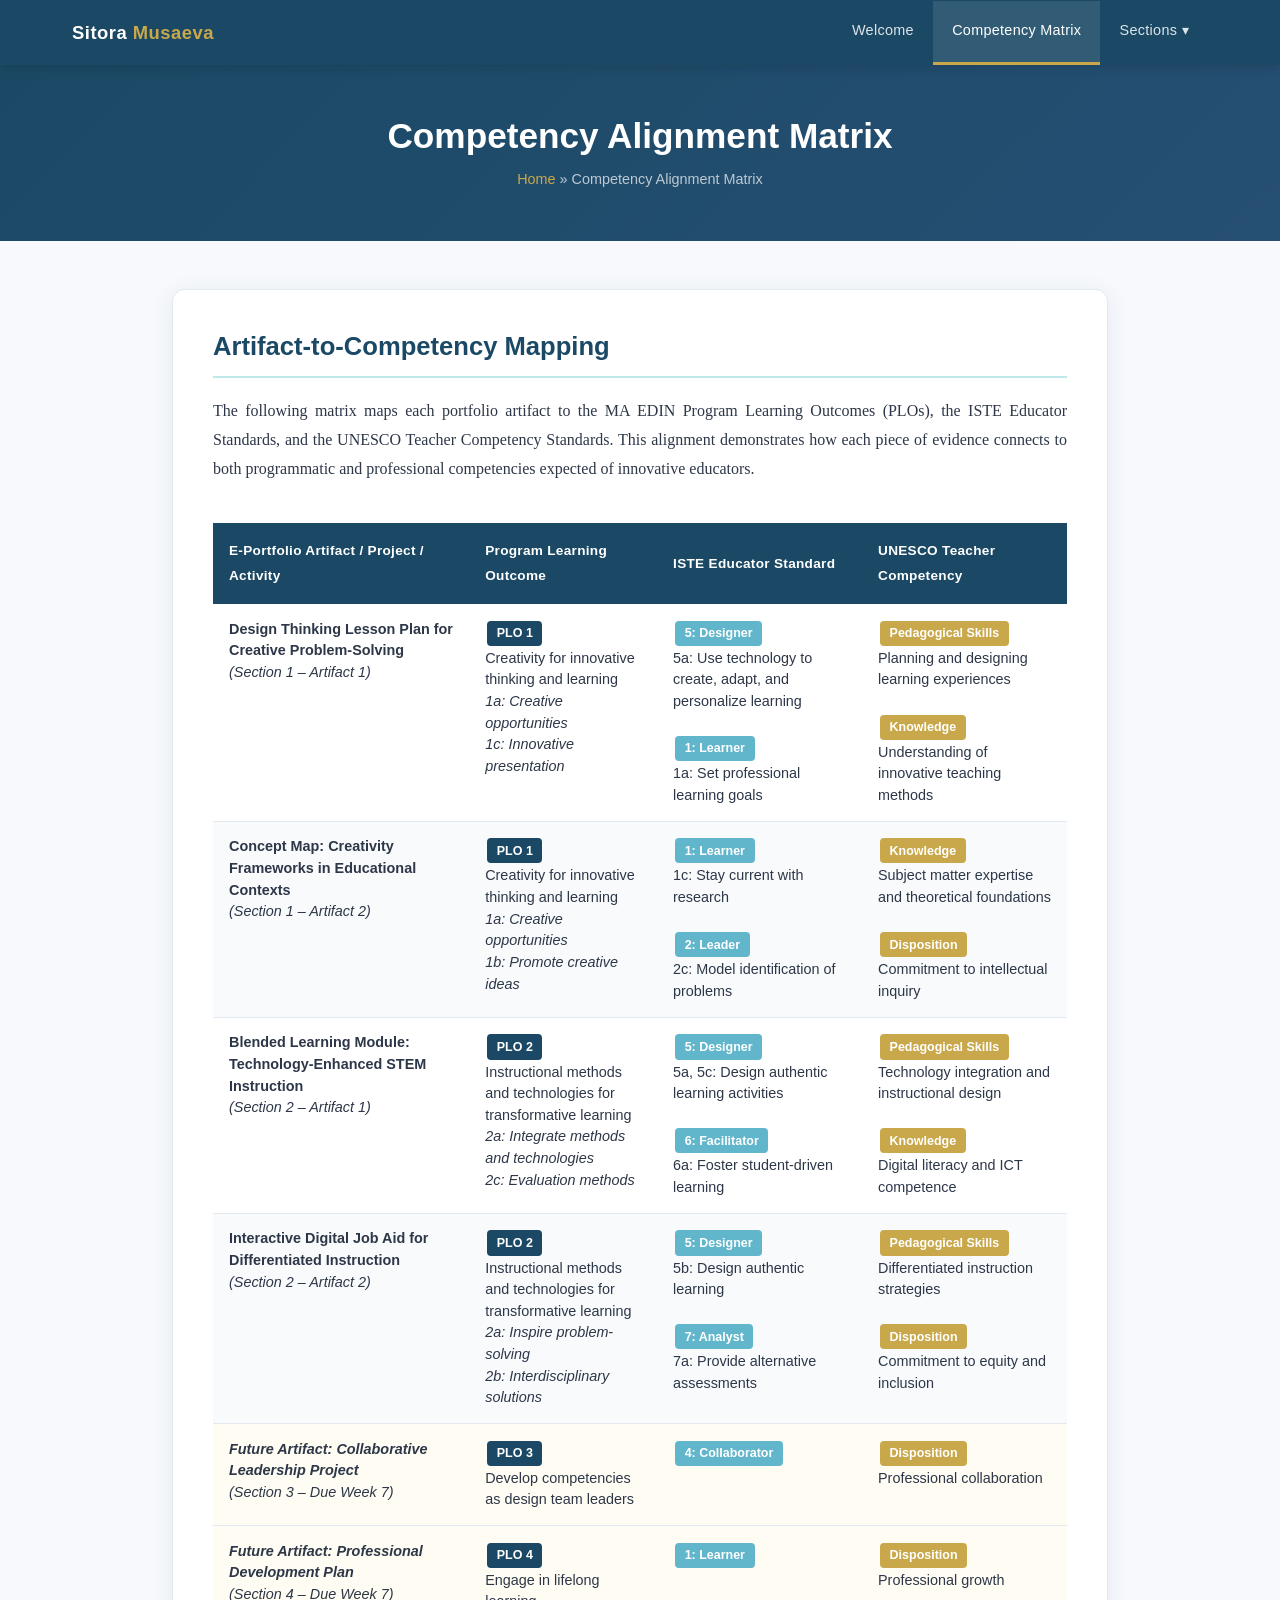
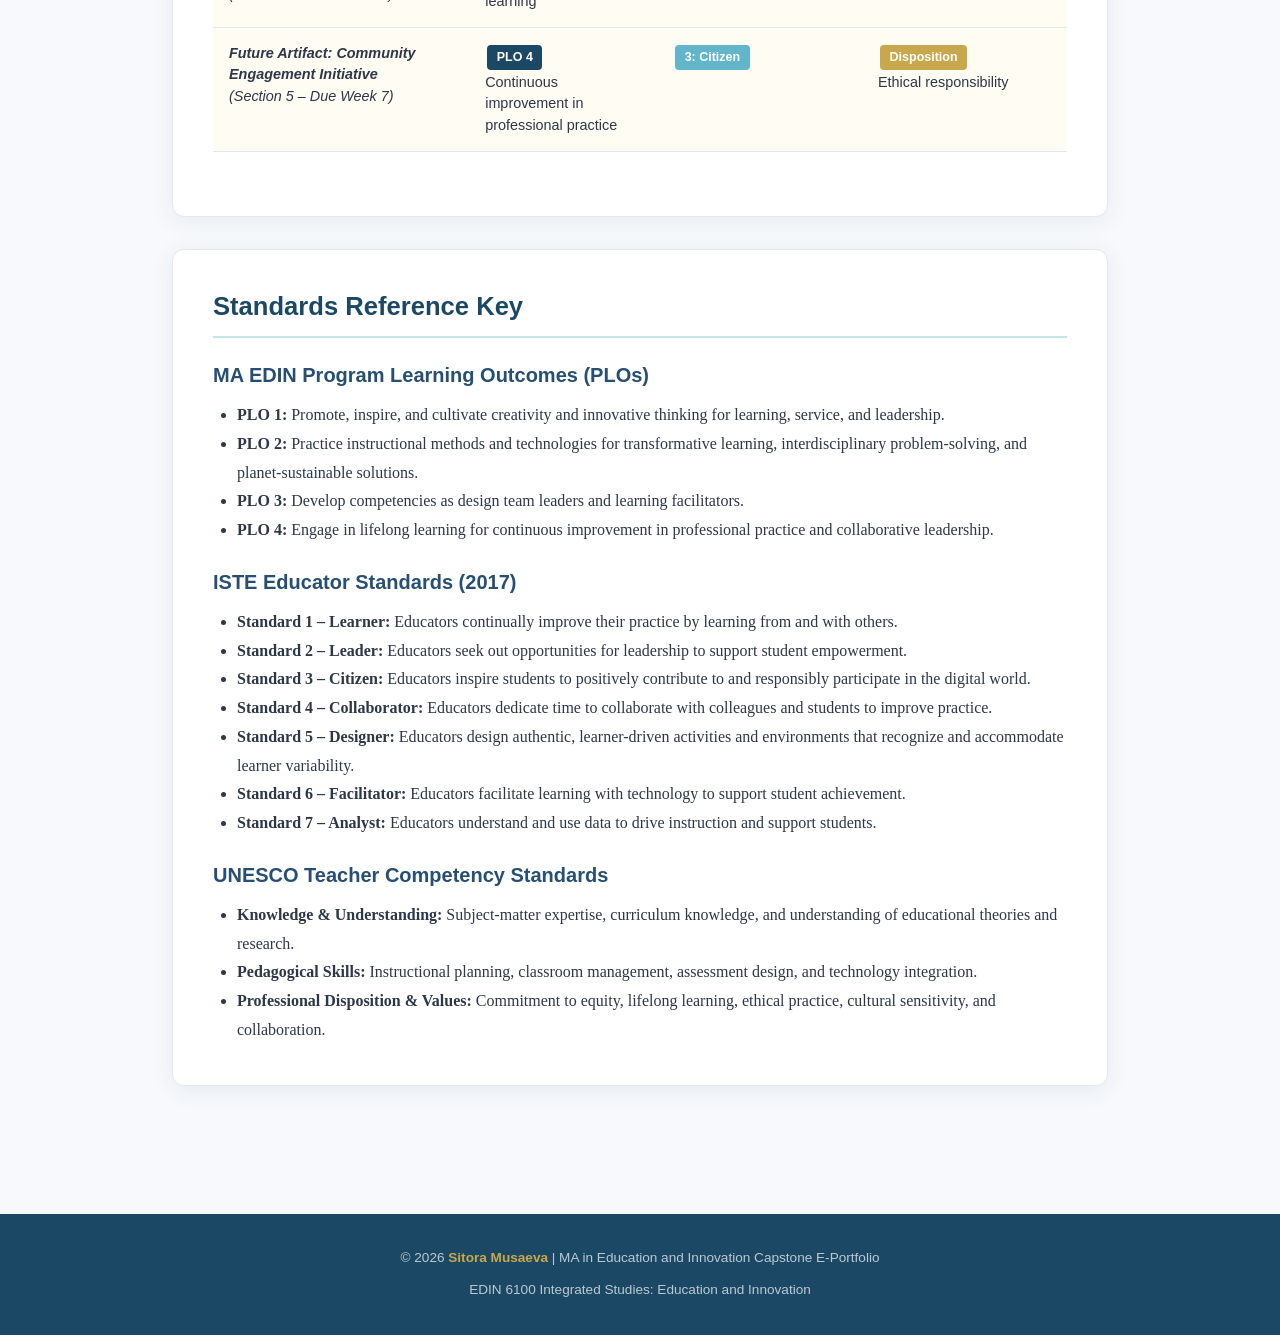
==== matrix.html @ d30345ec "Initial e-Portfolio: MA EDIN Capstone - full navigation, content, and stub pages" ====
<!DOCTYPE html>
<html lang="en">
<head>
  <meta charset="UTF-8">
  <meta name="viewport" content="width=device-width, initial-scale=1.0">
  <title>Competency Alignment Matrix | Sitora Musaeva</title>
  <link rel="stylesheet" href="css/style.css">
</head>
<body>

  <!-- Navigation -->
  <nav class="navbar">
    <div class="nav-container">
      <div class="nav-brand">Sitora <span>Musaeva</span></div>
      <button class="nav-toggle" onclick="document.querySelector('.nav-links').classList.toggle('open')">&#9776;</button>
      <ul class="nav-links">
        <li><a href="index.html">Welcome</a></li>
        <li><a href="matrix.html" class="active">Competency Matrix</a></li>
        <li class="dropdown">
          <a href="#">Sections &#9662;</a>
          <div class="dropdown-menu">
            <a href="section1-artifact1.html">Section 1: Creativity &amp; Innovation</a>
            <a href="section2-artifact1.html">Section 2: Instructional Methods &amp; Tech</a>
            <a href="section3.html">Section 3: Design Team Leadership</a>
            <a href="section4.html">Section 4: Lifelong Learning</a>
            <a href="section5.html">Section 5: Professional Practice</a>
          </div>
        </li>
      </ul>
    </div>
  </nav>

  <!-- Page Header -->
  <div class="page-header">
    <h1>Competency Alignment Matrix</h1>
    <p class="breadcrumb"><a href="index.html">Home</a> &raquo; Competency Alignment Matrix</p>
  </div>

  <!-- Main Content -->
  <main class="container">

    <div class="content-card">
      <h2>Artifact-to-Competency Mapping</h2>
      <p>The following matrix maps each portfolio artifact to the MA EDIN Program Learning Outcomes (PLOs), the ISTE Educator Standards, and the UNESCO Teacher Competency Standards. This alignment demonstrates how each piece of evidence connects to both programmatic and professional competencies expected of innovative educators.</p>

      <div style="overflow-x: auto;">
        <table class="matrix-table">
          <thead>
            <tr>
              <th style="width: 30%;">E-Portfolio Artifact / Project / Activity</th>
              <th style="width: 22%;">Program Learning Outcome</th>
              <th style="width: 24%;">ISTE Educator Standard</th>
              <th style="width: 24%;">UNESCO Teacher Competency</th>
            </tr>
          </thead>
          <tbody>
            <!-- Section 1 Artifacts -->
            <tr>
              <td><strong>Design Thinking Lesson Plan for Creative Problem-Solving</strong><br><em>(Section 1 &ndash; Artifact 1)</em></td>
              <td>
                <span class="plo-tag">PLO 1</span><br>
                Creativity for innovative thinking and learning<br>
                <em>1a: Creative opportunities</em><br>
                <em>1c: Innovative presentation</em>
              </td>
              <td>
                <span class="iste-tag">5: Designer</span><br>
                5a: Use technology to create, adapt, and personalize learning<br><br>
                <span class="iste-tag">1: Learner</span><br>
                1a: Set professional learning goals
              </td>
              <td>
                <span class="un-tag">Pedagogical Skills</span><br>
                Planning and designing learning experiences<br><br>
                <span class="un-tag">Knowledge</span><br>
                Understanding of innovative teaching methods
              </td>
            </tr>
            <tr>
              <td><strong>Concept Map: Creativity Frameworks in Educational Contexts</strong><br><em>(Section 1 &ndash; Artifact 2)</em></td>
              <td>
                <span class="plo-tag">PLO 1</span><br>
                Creativity for innovative thinking and learning<br>
                <em>1a: Creative opportunities</em><br>
                <em>1b: Promote creative ideas</em>
              </td>
              <td>
                <span class="iste-tag">1: Learner</span><br>
                1c: Stay current with research<br><br>
                <span class="iste-tag">2: Leader</span><br>
                2c: Model identification of problems
              </td>
              <td>
                <span class="un-tag">Knowledge</span><br>
                Subject matter expertise and theoretical foundations<br><br>
                <span class="un-tag">Disposition</span><br>
                Commitment to intellectual inquiry
              </td>
            </tr>
            <!-- Section 2 Artifacts -->
            <tr>
              <td><strong>Blended Learning Module: Technology-Enhanced STEM Instruction</strong><br><em>(Section 2 &ndash; Artifact 1)</em></td>
              <td>
                <span class="plo-tag">PLO 2</span><br>
                Instructional methods and technologies for transformative learning<br>
                <em>2a: Integrate methods and technologies</em><br>
                <em>2c: Evaluation methods</em>
              </td>
              <td>
                <span class="iste-tag">5: Designer</span><br>
                5a, 5c: Design authentic learning activities<br><br>
                <span class="iste-tag">6: Facilitator</span><br>
                6a: Foster student-driven learning
              </td>
              <td>
                <span class="un-tag">Pedagogical Skills</span><br>
                Technology integration and instructional design<br><br>
                <span class="un-tag">Knowledge</span><br>
                Digital literacy and ICT competence
              </td>
            </tr>
            <tr>
              <td><strong>Interactive Digital Job Aid for Differentiated Instruction</strong><br><em>(Section 2 &ndash; Artifact 2)</em></td>
              <td>
                <span class="plo-tag">PLO 2</span><br>
                Instructional methods and technologies for transformative learning<br>
                <em>2a: Inspire problem-solving</em><br>
                <em>2b: Interdisciplinary solutions</em>
              </td>
              <td>
                <span class="iste-tag">5: Designer</span><br>
                5b: Design authentic learning<br><br>
                <span class="iste-tag">7: Analyst</span><br>
                7a: Provide alternative assessments
              </td>
              <td>
                <span class="un-tag">Pedagogical Skills</span><br>
                Differentiated instruction strategies<br><br>
                <span class="un-tag">Disposition</span><br>
                Commitment to equity and inclusion
              </td>
            </tr>
            <!-- Section 3 Placeholder -->
            <tr style="background: #fefcf3;">
              <td><strong><em>Future Artifact: Collaborative Leadership Project</em></strong><br><em>(Section 3 &ndash; Due Week 7)</em></td>
              <td>
                <span class="plo-tag">PLO 3</span><br>
                Develop competencies as design team leaders
              </td>
              <td>
                <span class="iste-tag">4: Collaborator</span>
              </td>
              <td>
                <span class="un-tag">Disposition</span><br>
                Professional collaboration
              </td>
            </tr>
            <!-- Section 4 Placeholder -->
            <tr style="background: #fefcf3;">
              <td><strong><em>Future Artifact: Professional Development Plan</em></strong><br><em>(Section 4 &ndash; Due Week 7)</em></td>
              <td>
                <span class="plo-tag">PLO 4</span><br>
                Engage in lifelong learning
              </td>
              <td>
                <span class="iste-tag">1: Learner</span>
              </td>
              <td>
                <span class="un-tag">Disposition</span><br>
                Professional growth
              </td>
            </tr>
            <!-- Section 5 Placeholder -->
            <tr style="background: #fefcf3;">
              <td><strong><em>Future Artifact: Community Engagement Initiative</em></strong><br><em>(Section 5 &ndash; Due Week 7)</em></td>
              <td>
                <span class="plo-tag">PLO 4</span><br>
                Continuous improvement in professional practice
              </td>
              <td>
                <span class="iste-tag">3: Citizen</span>
              </td>
              <td>
                <span class="un-tag">Disposition</span><br>
                Ethical responsibility
              </td>
            </tr>
          </tbody>
        </table>
      </div>
    </div>

    <!-- Standards Key -->
    <div class="content-card">
      <h2>Standards Reference Key</h2>
      <h3>MA EDIN Program Learning Outcomes (PLOs)</h3>
      <ul style="padding-left: 1.5rem; margin-bottom: 1.5rem;">
        <li><strong>PLO 1:</strong> Promote, inspire, and cultivate creativity and innovative thinking for learning, service, and leadership.</li>
        <li><strong>PLO 2:</strong> Practice instructional methods and technologies for transformative learning, interdisciplinary problem-solving, and planet-sustainable solutions.</li>
        <li><strong>PLO 3:</strong> Develop competencies as design team leaders and learning facilitators.</li>
        <li><strong>PLO 4:</strong> Engage in lifelong learning for continuous improvement in professional practice and collaborative leadership.</li>
      </ul>

      <h3>ISTE Educator Standards (2017)</h3>
      <ul style="padding-left: 1.5rem; margin-bottom: 1.5rem;">
        <li><strong>Standard 1 &ndash; Learner:</strong> Educators continually improve their practice by learning from and with others.</li>
        <li><strong>Standard 2 &ndash; Leader:</strong> Educators seek out opportunities for leadership to support student empowerment.</li>
        <li><strong>Standard 3 &ndash; Citizen:</strong> Educators inspire students to positively contribute to and responsibly participate in the digital world.</li>
        <li><strong>Standard 4 &ndash; Collaborator:</strong> Educators dedicate time to collaborate with colleagues and students to improve practice.</li>
        <li><strong>Standard 5 &ndash; Designer:</strong> Educators design authentic, learner-driven activities and environments that recognize and accommodate learner variability.</li>
        <li><strong>Standard 6 &ndash; Facilitator:</strong> Educators facilitate learning with technology to support student achievement.</li>
        <li><strong>Standard 7 &ndash; Analyst:</strong> Educators understand and use data to drive instruction and support students.</li>
      </ul>

      <h3>UNESCO Teacher Competency Standards</h3>
      <ul style="padding-left: 1.5rem;">
        <li><strong>Knowledge &amp; Understanding:</strong> Subject-matter expertise, curriculum knowledge, and understanding of educational theories and research.</li>
        <li><strong>Pedagogical Skills:</strong> Instructional planning, classroom management, assessment design, and technology integration.</li>
        <li><strong>Professional Disposition &amp; Values:</strong> Commitment to equity, lifelong learning, ethical practice, cultural sensitivity, and collaboration.</li>
      </ul>
    </div>

  </main>

  <!-- Footer -->
  <footer class="footer">
    <p>&copy; 2026 <strong>Sitora Musaeva</strong> | MA in Education and Innovation Capstone E-Portfolio</p>
    <p style="margin-top: 0.5rem;">EDIN 6100 Integrated Studies: Education and Innovation</p>
  </footer>

</body>
</html>
---- css/style.css ----
/* ============================================
   E-Portfolio | MA EDIN Capstone
   Sitora Musaeva
   ============================================ */

/* --- Reset & Base --- */
*, *::before, *::after { box-sizing: border-box; margin: 0; padding: 0; }

:root {
  --primary: #1B4965;
  --primary-light: #264f73;
  --secondary: #62B6CB;
  --accent: #BEE9E8;
  --gold: #C9A84C;
  --gold-light: #f5ecd3;
  --bg: #F7F9FC;
  --bg-white: #FFFFFF;
  --text: #2D3748;
  --text-light: #4A5568;
  --text-muted: #718096;
  --border: #E2E8F0;
  --shadow: 0 4px 24px rgba(27, 73, 101, 0.08);
  --shadow-lg: 0 8px 40px rgba(27, 73, 101, 0.12);
  --radius: 12px;
  --transition: 0.3s ease;
}

html { scroll-behavior: smooth; font-size: 16px; }

body {
  font-family: 'Georgia', 'Times New Roman', serif;
  color: var(--text);
  background: var(--bg);
  line-height: 1.8;
  -webkit-font-smoothing: antialiased;
}

h1, h2, h3, h4, h5, h6 {
  font-family: 'Segoe UI', 'Helvetica Neue', Arial, sans-serif;
  font-weight: 700;
  line-height: 1.3;
  color: var(--primary);
}

a { color: var(--secondary); text-decoration: none; transition: color var(--transition); }
a:hover { color: var(--primary); }

img { max-width: 100%; height: auto; display: block; }

/* --- Navigation --- */
.navbar {
  background: var(--primary);
  padding: 0;
  position: sticky;
  top: 0;
  z-index: 1000;
  box-shadow: 0 2px 12px rgba(0,0,0,0.15);
}

.nav-container {
  max-width: 1200px;
  margin: 0 auto;
  display: flex;
  align-items: center;
  justify-content: space-between;
  padding: 0 2rem;
}

.nav-brand {
  color: #fff;
  font-family: 'Segoe UI', sans-serif;
  font-size: 1.15rem;
  font-weight: 700;
  padding: 1rem 0;
  letter-spacing: 0.5px;
}

.nav-brand span { color: var(--gold); }

.nav-links {
  list-style: none;
  display: flex;
  gap: 0;
}

.nav-links li a {
  display: block;
  color: rgba(255,255,255,0.85);
  padding: 1.1rem 1.2rem;
  font-family: 'Segoe UI', sans-serif;
  font-size: 0.9rem;
  font-weight: 500;
  letter-spacing: 0.3px;
  transition: all var(--transition);
  border-bottom: 3px solid transparent;
}

.nav-links li a:hover,
.nav-links li a.active {
  color: #fff;
  background: rgba(255,255,255,0.1);
  border-bottom-color: var(--gold);
}

/* Dropdown */
.dropdown { position: relative; }
.dropdown-menu {
  display: none;
  position: absolute;
  top: 100%;
  left: 0;
  background: var(--primary);
  min-width: 260px;
  box-shadow: var(--shadow-lg);
  border-radius: 0 0 8px 8px;
  z-index: 100;
}
.dropdown:hover .dropdown-menu { display: block; }
.dropdown-menu a {
  display: block;
  padding: 0.75rem 1.2rem;
  color: rgba(255,255,255,0.85);
  font-size: 0.85rem;
  border-bottom: 1px solid rgba(255,255,255,0.08);
}
.dropdown-menu a:hover { background: rgba(255,255,255,0.1); color: #fff; }

/* Mobile menu */
.nav-toggle {
  display: none;
  background: none;
  border: none;
  color: #fff;
  font-size: 1.5rem;
  cursor: pointer;
  padding: 0.5rem;
}

/* --- Hero Section --- */
.hero {
  background: linear-gradient(135deg, var(--primary) 0%, var(--primary-light) 50%, var(--secondary) 100%);
  color: #fff;
  padding: 5rem 2rem;
  text-align: center;
  position: relative;
  overflow: hidden;
}

.hero::before {
  content: '';
  position: absolute;
  top: -50%;
  left: -50%;
  width: 200%;
  height: 200%;
  background: radial-gradient(circle at 30% 70%, rgba(255,255,255,0.05) 0%, transparent 50%);
}

.hero h1 {
  font-size: 2.8rem;
  color: #fff;
  margin-bottom: 1rem;
  position: relative;
}

.hero .subtitle {
  font-size: 1.2rem;
  opacity: 0.9;
  max-width: 700px;
  margin: 0 auto 2rem;
  font-style: italic;
}

.hero-photo {
  width: 180px;
  height: 180px;
  border-radius: 50%;
  border: 4px solid var(--gold);
  object-fit: cover;
  margin: 0 auto 2rem;
  box-shadow: 0 8px 32px rgba(0,0,0,0.3);
  background: rgba(255,255,255,0.15);
  display: flex;
  align-items: center;
  justify-content: center;
  font-size: 4rem;
}

/* --- Page Header --- */
.page-header {
  background: linear-gradient(135deg, var(--primary) 0%, var(--primary-light) 100%);
  color: #fff;
  padding: 3rem 2rem;
  text-align: center;
}

.page-header h1 {
  color: #fff;
  font-size: 2.2rem;
  margin-bottom: 0.5rem;
}

.page-header .breadcrumb {
  color: rgba(255,255,255,0.7);
  font-family: 'Segoe UI', sans-serif;
  font-size: 0.9rem;
}

.page-header .breadcrumb a { color: var(--gold); }

/* --- Main Content --- */
.container {
  max-width: 1000px;
  margin: 0 auto;
  padding: 3rem 2rem;
}

.content-card {
  background: var(--bg-white);
  border-radius: var(--radius);
  padding: 2.5rem;
  margin-bottom: 2rem;
  box-shadow: var(--shadow);
  border: 1px solid var(--border);
}

.content-card h2 {
  font-size: 1.6rem;
  margin-bottom: 1.2rem;
  padding-bottom: 0.8rem;
  border-bottom: 2px solid var(--accent);
}

.content-card h3 {
  font-size: 1.25rem;
  margin: 1.5rem 0 0.8rem;
  color: var(--primary-light);
}

.content-card p {
  margin-bottom: 1rem;
  text-align: justify;
}

/* --- Purpose Statement --- */
.purpose-box {
  background: linear-gradient(135deg, var(--gold-light), #fefcf3);
  border-left: 4px solid var(--gold);
  padding: 1.5rem 2rem;
  border-radius: 0 var(--radius) var(--radius) 0;
  margin: 1.5rem 0;
}

.purpose-box p {
  font-style: italic;
  color: var(--text);
  margin: 0;
}

/* --- Competency Matrix Table --- */
.matrix-table {
  width: 100%;
  border-collapse: collapse;
  margin: 1.5rem 0;
  font-family: 'Segoe UI', sans-serif;
  font-size: 0.9rem;
}

.matrix-table thead th {
  background: var(--primary);
  color: #fff;
  padding: 1rem;
  text-align: left;
  font-weight: 600;
  font-size: 0.85rem;
  letter-spacing: 0.3px;
}

.matrix-table tbody td {
  padding: 0.9rem 1rem;
  border-bottom: 1px solid var(--border);
  vertical-align: top;
  line-height: 1.5;
}

.matrix-table tbody tr:nth-child(even) { background: #f8fafc; }
.matrix-table tbody tr:hover { background: var(--accent); }

.matrix-table .plo-tag {
  display: inline-block;
  background: var(--primary);
  color: #fff;
  padding: 0.2rem 0.6rem;
  border-radius: 4px;
  font-size: 0.78rem;
  font-weight: 600;
  margin: 2px;
}

.matrix-table .iste-tag {
  display: inline-block;
  background: var(--secondary);
  color: #fff;
  padding: 0.2rem 0.6rem;
  border-radius: 4px;
  font-size: 0.78rem;
  font-weight: 600;
  margin: 2px;
}

.matrix-table .un-tag {
  display: inline-block;
  background: var(--gold);
  color: #fff;
  padding: 0.2rem 0.6rem;
  border-radius: 4px;
  font-size: 0.78rem;
  font-weight: 600;
  margin: 2px;
}

/* --- Artifact Display --- */
.artifact-embed {
  background: #f0f4f8;
  border: 2px dashed var(--border);
  border-radius: var(--radius);
  padding: 3rem 2rem;
  text-align: center;
  margin: 1.5rem 0;
  min-height: 300px;
  display: flex;
  flex-direction: column;
  align-items: center;
  justify-content: center;
}

.artifact-embed .icon {
  font-size: 3rem;
  margin-bottom: 1rem;
  opacity: 0.5;
}

.artifact-embed p {
  color: var(--text-muted);
  font-family: 'Segoe UI', sans-serif;
  font-size: 0.95rem;
  text-align: center;
}

.artifact-embed.has-content {
  border-style: solid;
  border-color: var(--accent);
  background: #fff;
  padding: 1.5rem;
}

.artifact-embed iframe {
  width: 100%;
  min-height: 500px;
  border: none;
  border-radius: 8px;
}

/* --- Reflection Sections --- */
.reflection-section {
  margin: 2rem 0;
}

.reflection-label {
  display: inline-block;
  font-family: 'Segoe UI', sans-serif;
  font-weight: 700;
  font-size: 1rem;
  color: #fff;
  padding: 0.4rem 1.2rem;
  border-radius: 20px;
  margin-bottom: 1rem;
}

.reflection-label.what { background: var(--primary); }
.reflection-label.so-what { background: var(--secondary); }
.reflection-label.now-what { background: var(--gold); }

/* --- Reference List --- */
.references {
  background: #f8fafc;
  border-radius: var(--radius);
  padding: 2rem;
  margin-top: 2rem;
}

.references h3 {
  font-size: 1.15rem;
  margin-bottom: 1rem;
  color: var(--primary);
}

.references p {
  font-size: 0.9rem;
  line-height: 1.7;
  margin-bottom: 0.6rem;
  padding-left: 2rem;
  text-indent: -2rem;
  text-align: left;
}

/* --- Stub Pages --- */
.stub-content {
  text-align: center;
  padding: 4rem 2rem;
}

.stub-content .stub-icon {
  font-size: 4rem;
  margin-bottom: 1.5rem;
  opacity: 0.4;
}

.stub-content h2 {
  border: none;
  margin-bottom: 1rem;
}

.stub-content p {
  color: var(--text-muted);
  max-width: 500px;
  margin: 0 auto 1rem;
  text-align: center;
}

.stub-badge {
  display: inline-block;
  background: var(--accent);
  color: var(--primary);
  padding: 0.5rem 1.5rem;
  border-radius: 20px;
  font-family: 'Segoe UI', sans-serif;
  font-weight: 600;
  font-size: 0.85rem;
  margin-top: 1rem;
}

/* --- Section Navigation --- */
.section-nav {
  display: flex;
  gap: 1rem;
  margin: 2rem 0;
  flex-wrap: wrap;
}

.section-nav a {
  flex: 1;
  min-width: 200px;
  background: var(--bg-white);
  border: 2px solid var(--border);
  border-radius: var(--radius);
  padding: 1.2rem;
  text-align: center;
  font-family: 'Segoe UI', sans-serif;
  font-weight: 600;
  font-size: 0.9rem;
  color: var(--primary);
  transition: all var(--transition);
}

.section-nav a:hover {
  border-color: var(--secondary);
  background: var(--accent);
  transform: translateY(-2px);
  box-shadow: var(--shadow);
}

.section-nav a.active {
  border-color: var(--primary);
  background: var(--primary);
  color: #fff;
}

/* --- Footer --- */
.footer {
  background: var(--primary);
  color: rgba(255,255,255,0.7);
  text-align: center;
  padding: 2rem;
  font-family: 'Segoe UI', sans-serif;
  font-size: 0.85rem;
  margin-top: 3rem;
}

.footer strong { color: var(--gold); }

/* --- Welcome Grid --- */
.welcome-grid {
  display: grid;
  grid-template-columns: repeat(auto-fit, minmax(280px, 1fr));
  gap: 1.5rem;
  margin: 2rem 0;
}

.welcome-card {
  background: var(--bg-white);
  border-radius: var(--radius);
  padding: 2rem;
  box-shadow: var(--shadow);
  border: 1px solid var(--border);
  text-align: center;
  transition: transform var(--transition), box-shadow var(--transition);
}

.welcome-card:hover {
  transform: translateY(-4px);
  box-shadow: var(--shadow-lg);
}

.welcome-card .card-icon {
  font-size: 2.5rem;
  margin-bottom: 1rem;
}

.welcome-card h3 {
  font-size: 1.05rem;
  margin-bottom: 0.5rem;
}

.welcome-card p {
  font-size: 0.9rem;
  color: var(--text-muted);
  text-align: center;
}

/* --- Responsive --- */
@media (max-width: 768px) {
  .nav-links { display: none; }
  .nav-toggle { display: block; }
  .nav-links.open {
    display: flex;
    flex-direction: column;
    position: absolute;
    top: 100%;
    left: 0;
    right: 0;
    background: var(--primary);
    box-shadow: var(--shadow-lg);
  }
  .dropdown-menu {
    position: static;
    box-shadow: none;
    background: rgba(0,0,0,0.1);
  }
  .dropdown:hover .dropdown-menu { display: none; }
  .dropdown.open .dropdown-menu { display: block; }
  .hero h1 { font-size: 2rem; }
  .hero { padding: 3rem 1.5rem; }
  .container { padding: 2rem 1rem; }
  .content-card { padding: 1.5rem; }
  .matrix-table { font-size: 0.8rem; }
  .matrix-table thead th,
  .matrix-table tbody td { padding: 0.6rem; }
}

@media (max-width: 480px) {
  .hero h1 { font-size: 1.6rem; }
  .page-header h1 { font-size: 1.6rem; }
  .section-nav { flex-direction: column; }
}

/* --- Print Styles --- */
@media print {
  .navbar, .nav-toggle { display: none; }
  .hero { padding: 2rem; }
  .content-card { box-shadow: none; border: 1px solid #ccc; break-inside: avoid; }
  body { font-size: 11pt; }
}
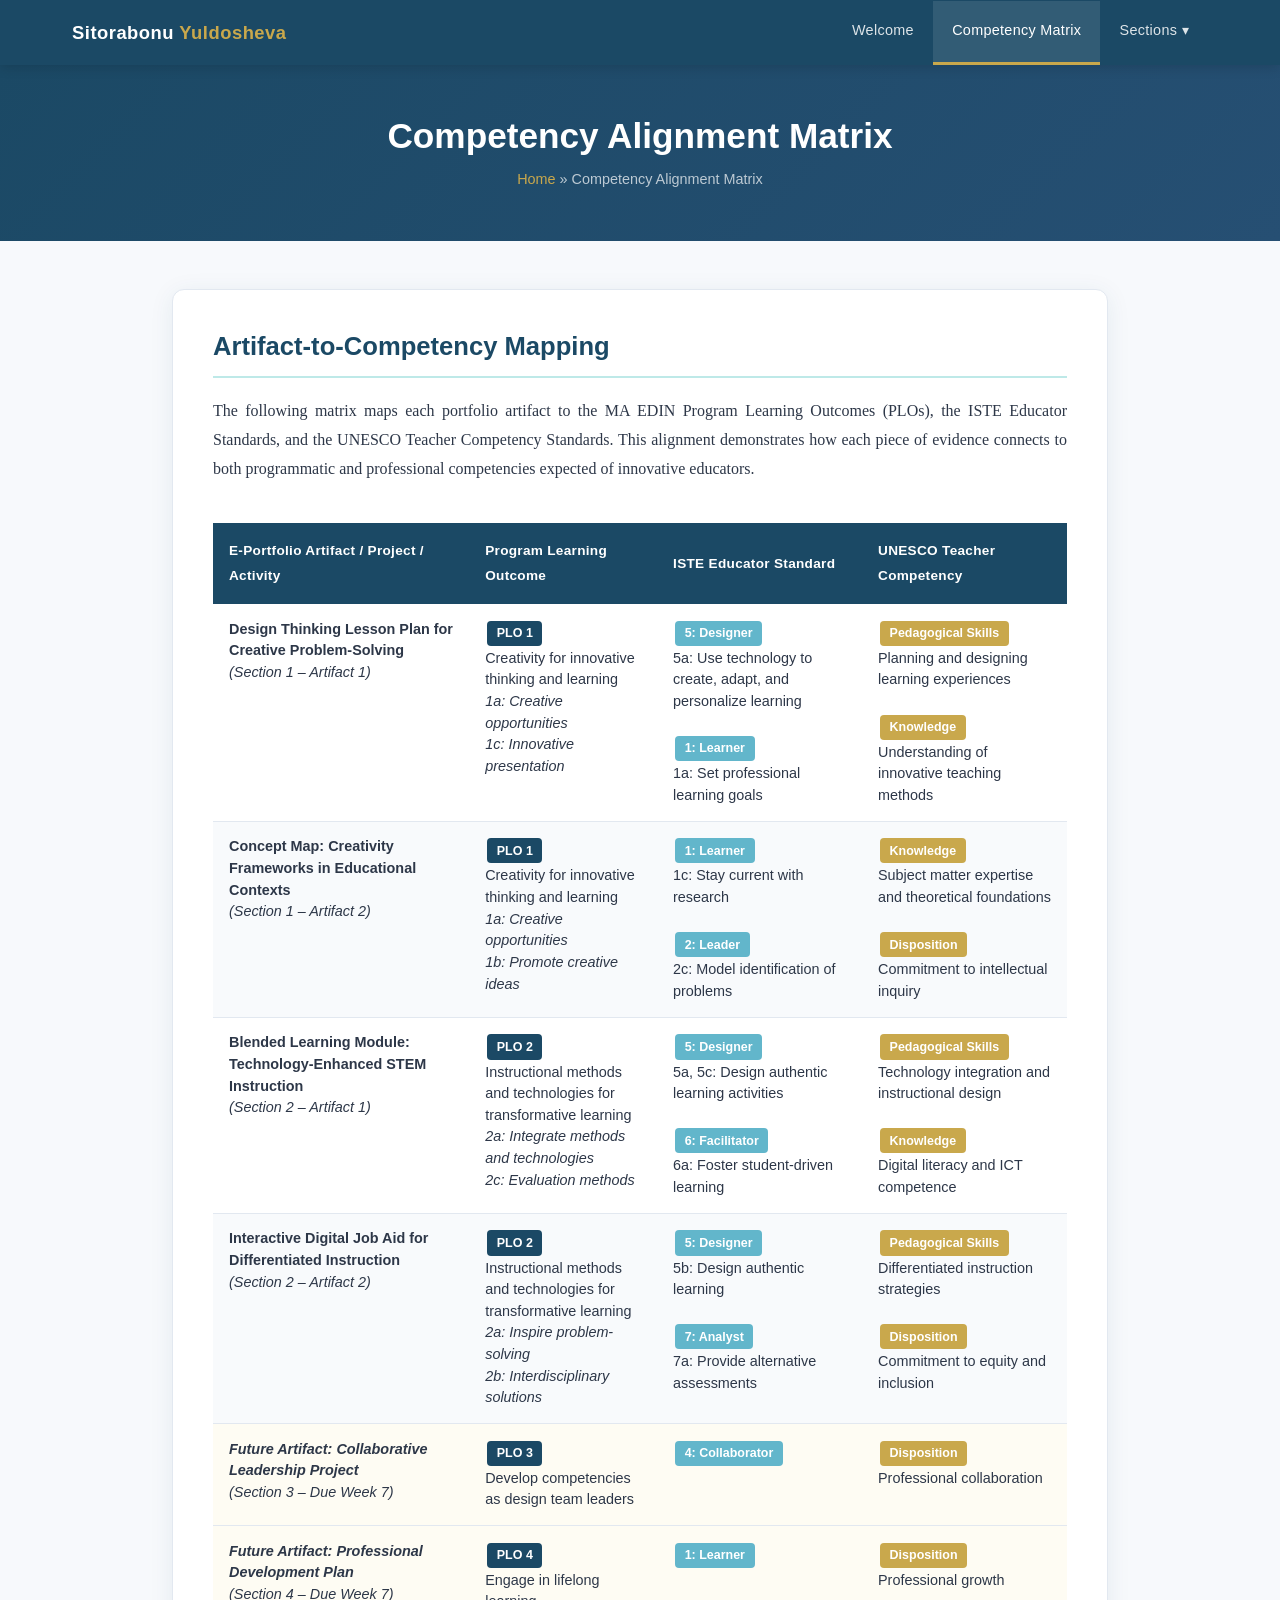
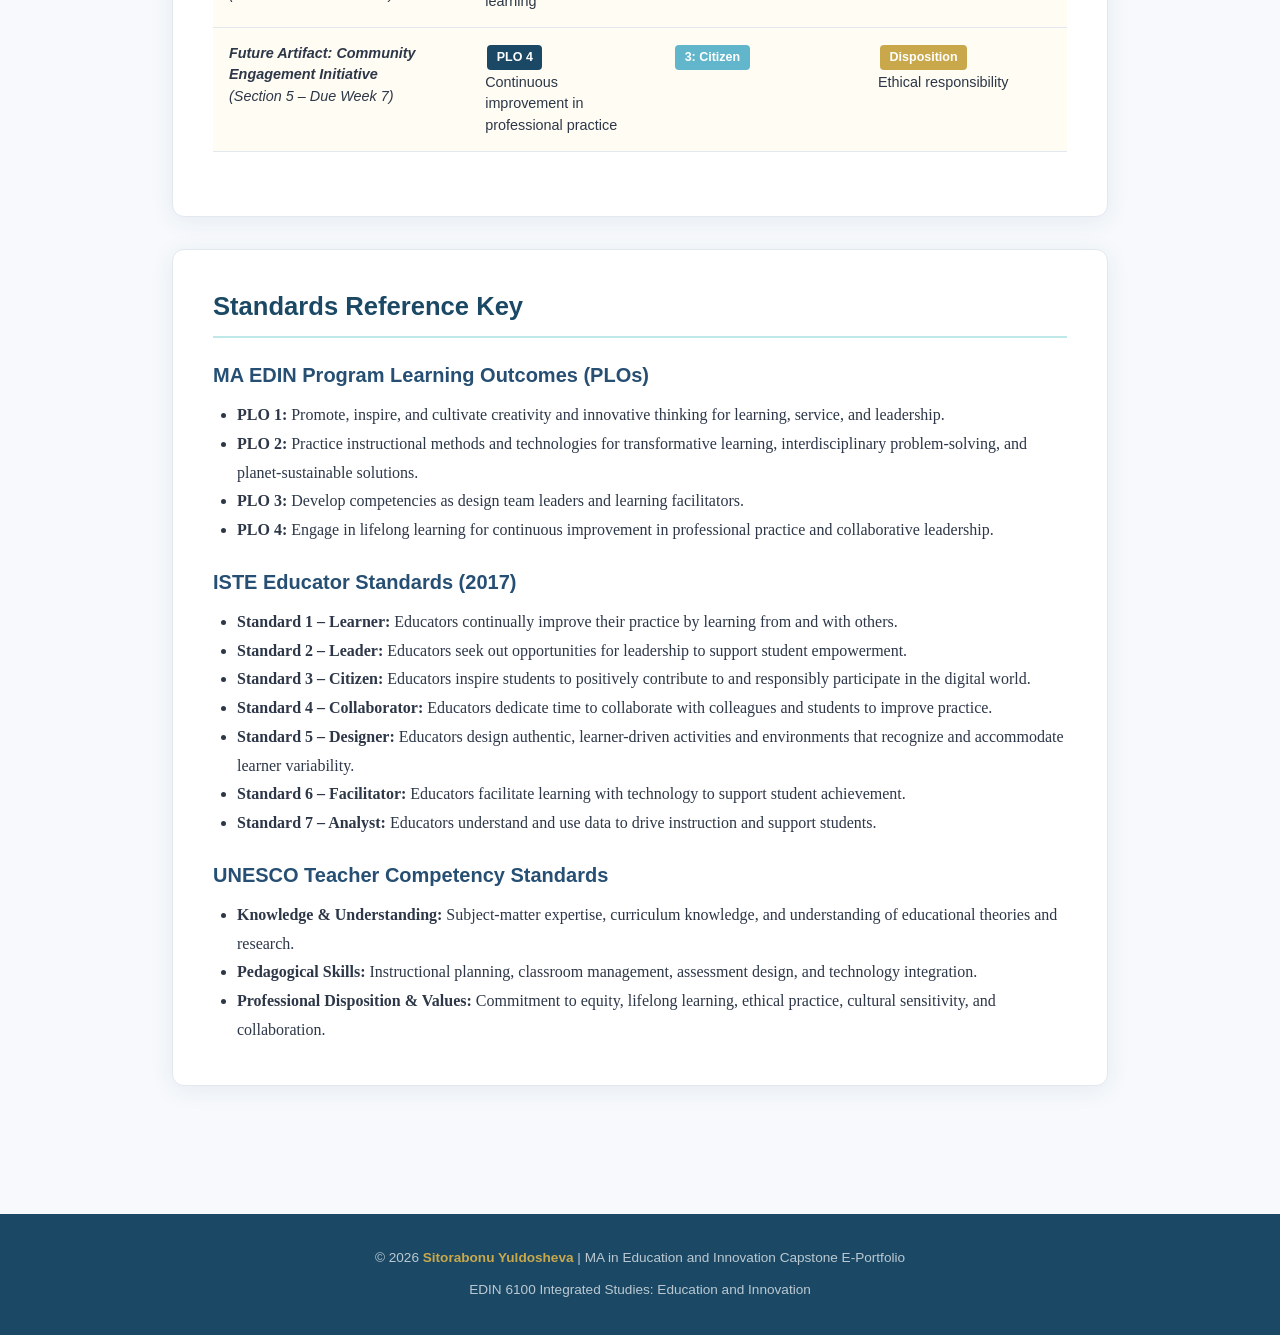
==== commit 48285757: "Fix name: Yuldosheva Sitorabonu Tulkin Kizi" ====
--- a/matrix.html
+++ b/matrix.html
@@ -3,7 +3,7 @@
 <head>
   <meta charset="UTF-8">
   <meta name="viewport" content="width=device-width, initial-scale=1.0">
-  <title>Competency Alignment Matrix | Sitora Musaeva</title>
+  <title>Competency Alignment Matrix | Sitorabonu Yuldosheva</title>
   <link rel="stylesheet" href="css/style.css">
 </head>
 <body>
@@ -11,7 +11,7 @@
   <!-- Navigation -->
   <nav class="navbar">
     <div class="nav-container">
-      <div class="nav-brand">Sitora <span>Musaeva</span></div>
+      <div class="nav-brand">Sitorabonu <span>Yuldosheva</span></div>
       <button class="nav-toggle" onclick="document.querySelector('.nav-links').classList.toggle('open')">&#9776;</button>
       <ul class="nav-links">
         <li><a href="index.html">Welcome</a></li>
@@ -224,7 +224,7 @@
 
   <!-- Footer -->
   <footer class="footer">
-    <p>&copy; 2026 <strong>Sitora Musaeva</strong> | MA in Education and Innovation Capstone E-Portfolio</p>
+    <p>&copy; 2026 <strong>Sitorabonu Yuldosheva</strong> | MA in Education and Innovation Capstone E-Portfolio</p>
     <p style="margin-top: 0.5rem;">EDIN 6100 Integrated Studies: Education and Innovation</p>
   </footer>
 
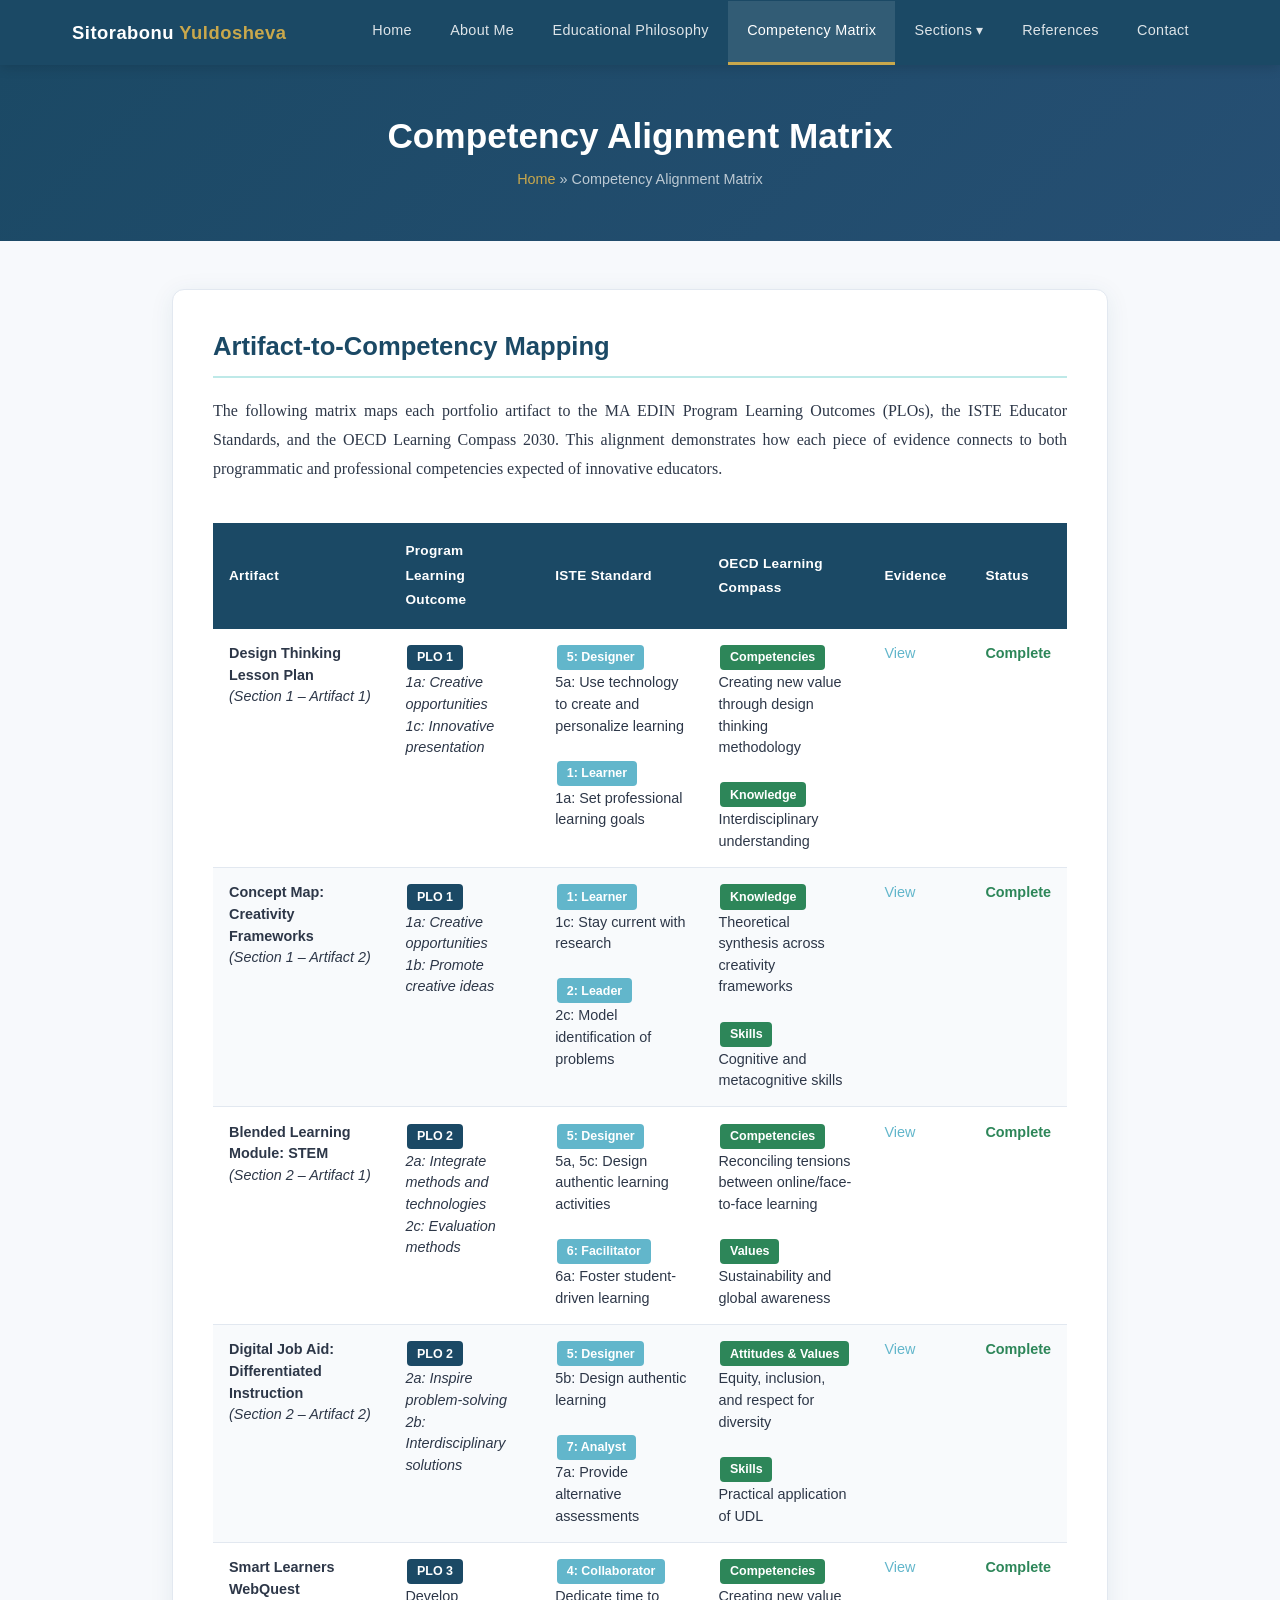
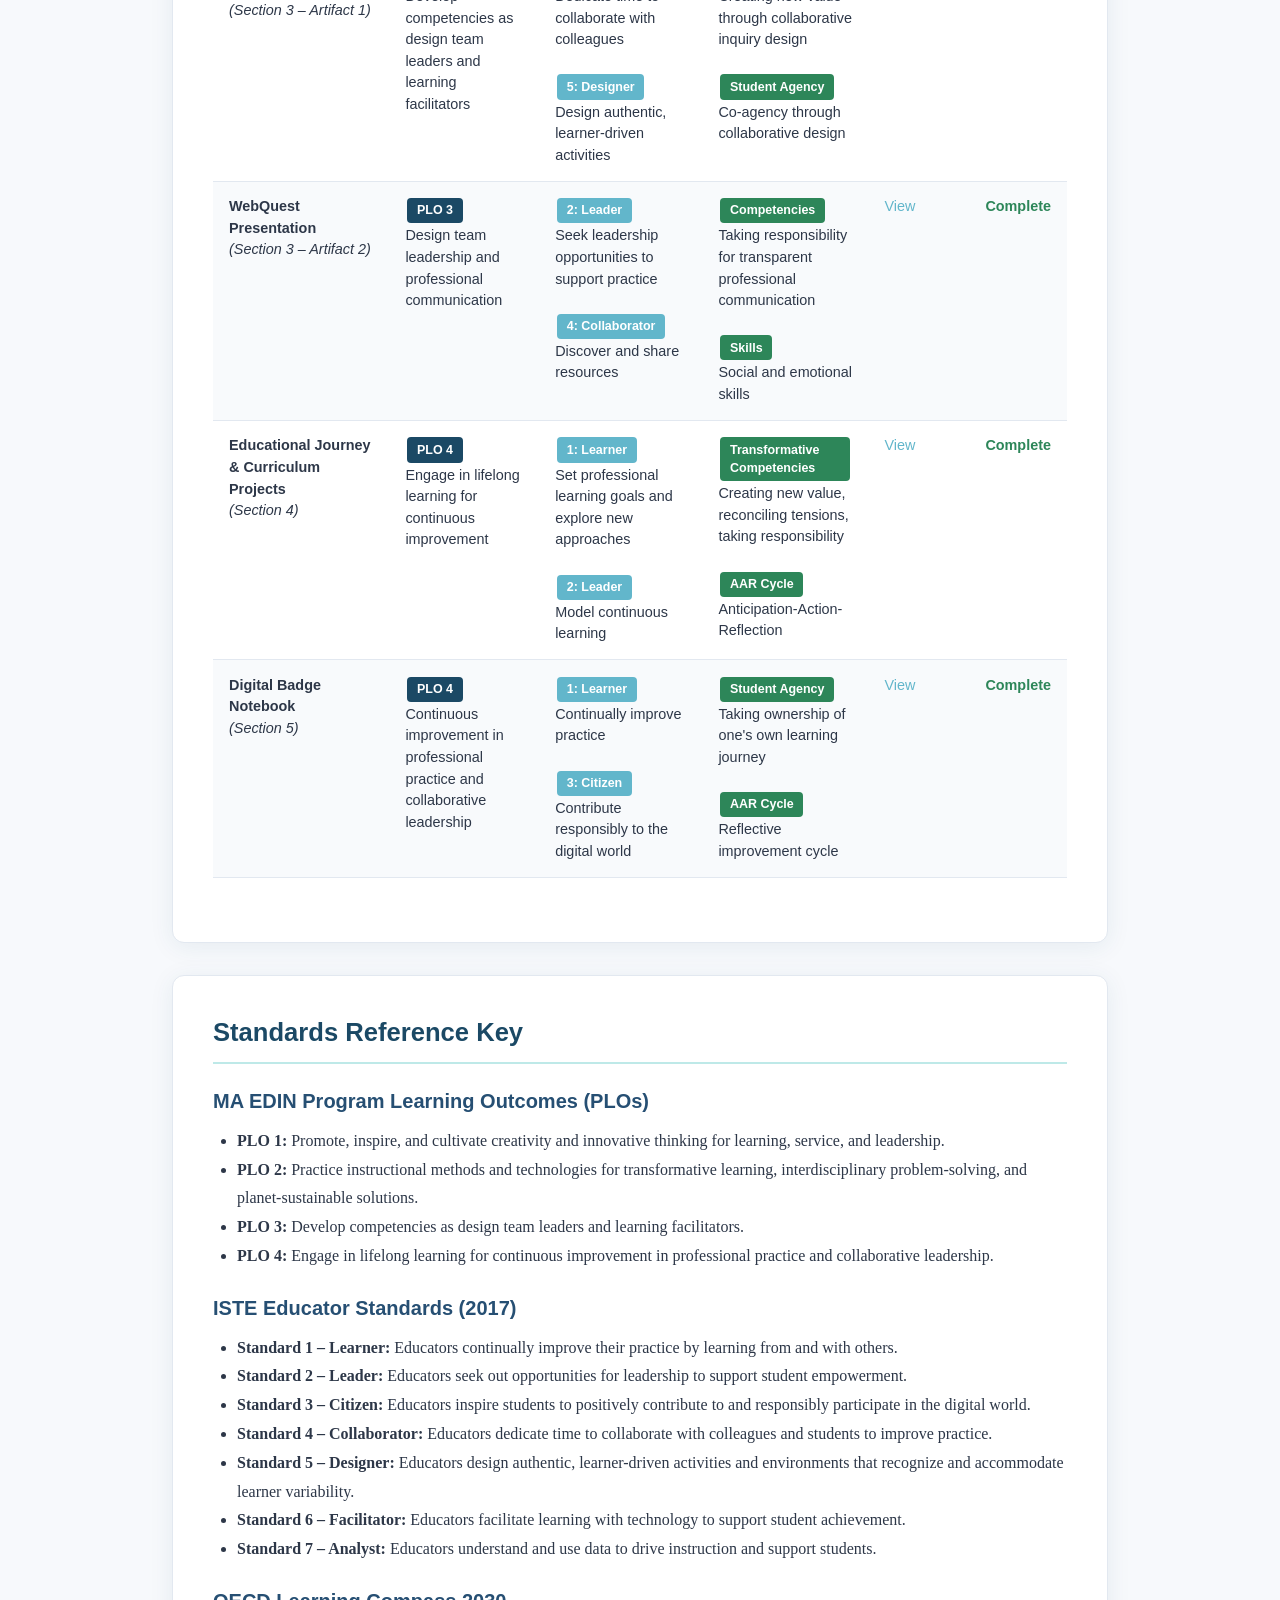
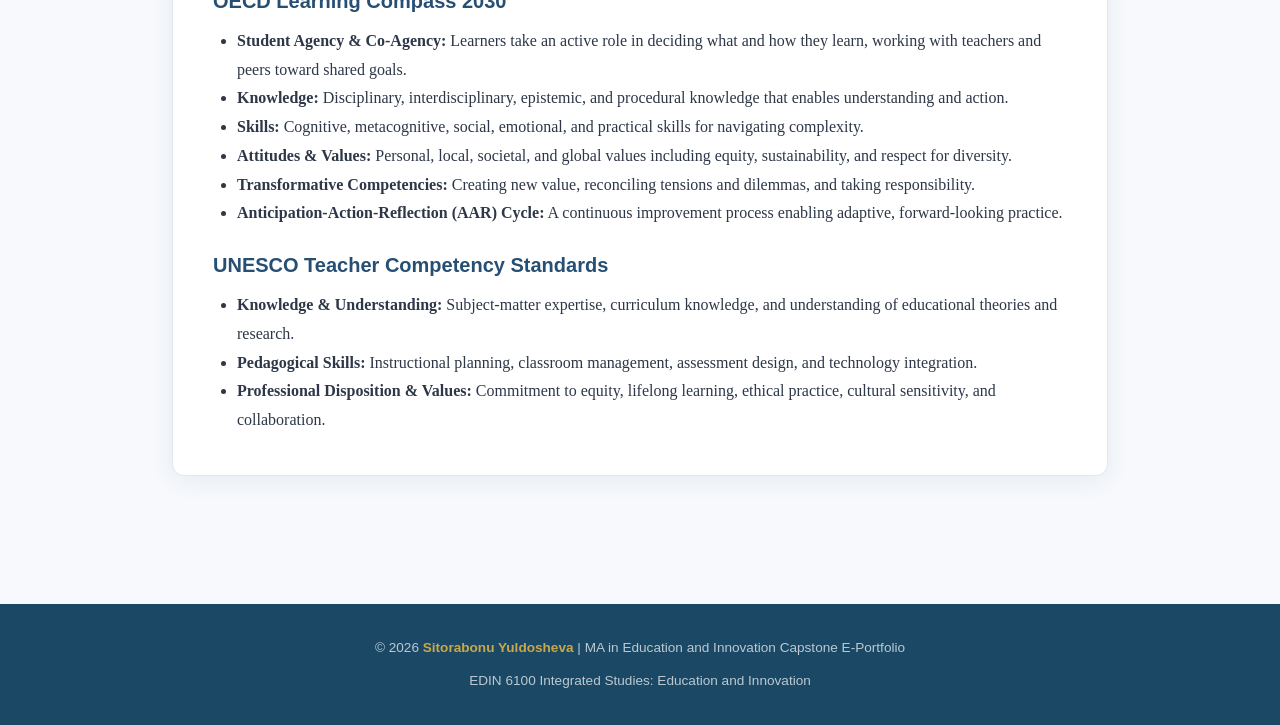
==== commit 1ef1e94e: "Complete Week 7 capstone portfolio: Sections 3-5, new pages, full academic content - Add Section 3: " ====
--- a/matrix.html
+++ b/matrix.html
@@ -14,18 +14,22 @@
       <div class="nav-brand">Sitorabonu <span>Yuldosheva</span></div>
       <button class="nav-toggle" onclick="document.querySelector('.nav-links').classList.toggle('open')">&#9776;</button>
       <ul class="nav-links">
-        <li><a href="index.html">Welcome</a></li>
+        <li><a href="index.html">Home</a></li>
+        <li><a href="about.html">About Me</a></li>
+        <li><a href="philosophy.html">Educational Philosophy</a></li>
         <li><a href="matrix.html" class="active">Competency Matrix</a></li>
         <li class="dropdown">
           <a href="#">Sections &#9662;</a>
           <div class="dropdown-menu">
             <a href="section1-artifact1.html">Section 1: Creativity &amp; Innovation</a>
             <a href="section2-artifact1.html">Section 2: Instructional Methods &amp; Tech</a>
-            <a href="section3.html">Section 3: Design Team Leadership</a>
+            <a href="section3.html">Section 3: Team Leaders &amp; Facilitators</a>
             <a href="section4.html">Section 4: Lifelong Learning</a>
-            <a href="section5.html">Section 5: Professional Practice</a>
+            <a href="section5.html">Section 5: Digital Badge Notebook</a>
           </div>
         </li>
+        <li><a href="references.html">References</a></li>
+        <li><a href="contact.html">Contact</a></li>
       </ul>
     </div>
   </nav>
@@ -41,46 +45,48 @@
 
     <div class="content-card">
       <h2>Artifact-to-Competency Mapping</h2>
-      <p>The following matrix maps each portfolio artifact to the MA EDIN Program Learning Outcomes (PLOs), the ISTE Educator Standards, and the UNESCO Teacher Competency Standards. This alignment demonstrates how each piece of evidence connects to both programmatic and professional competencies expected of innovative educators.</p>
+      <p>The following matrix maps each portfolio artifact to the MA EDIN Program Learning Outcomes (PLOs), the ISTE Educator Standards, and the OECD Learning Compass 2030. This alignment demonstrates how each piece of evidence connects to both programmatic and professional competencies expected of innovative educators.</p>
 
       <div style="overflow-x: auto;">
         <table class="matrix-table">
           <thead>
             <tr>
-              <th style="width: 30%;">E-Portfolio Artifact / Project / Activity</th>
-              <th style="width: 22%;">Program Learning Outcome</th>
-              <th style="width: 24%;">ISTE Educator Standard</th>
-              <th style="width: 24%;">UNESCO Teacher Competency</th>
+              <th style="width: 22%;">Artifact</th>
+              <th style="width: 18%;">Program Learning Outcome</th>
+              <th style="width: 20%;">ISTE Standard</th>
+              <th style="width: 20%;">OECD Learning Compass</th>
+              <th style="width: 12%;">Evidence</th>
+              <th style="width: 8%;">Status</th>
             </tr>
           </thead>
           <tbody>
             <!-- Section 1 Artifacts -->
             <tr>
-              <td><strong>Design Thinking Lesson Plan for Creative Problem-Solving</strong><br><em>(Section 1 &ndash; Artifact 1)</em></td>
+              <td><strong>Design Thinking Lesson Plan</strong><br><em>(Section 1 &ndash; Artifact 1)</em></td>
               <td>
                 <span class="plo-tag">PLO 1</span><br>
-                Creativity for innovative thinking and learning<br>
                 <em>1a: Creative opportunities</em><br>
                 <em>1c: Innovative presentation</em>
               </td>
               <td>
                 <span class="iste-tag">5: Designer</span><br>
-                5a: Use technology to create, adapt, and personalize learning<br><br>
+                5a: Use technology to create and personalize learning<br><br>
                 <span class="iste-tag">1: Learner</span><br>
                 1a: Set professional learning goals
               </td>
               <td>
-                <span class="un-tag">Pedagogical Skills</span><br>
-                Planning and designing learning experiences<br><br>
-                <span class="un-tag">Knowledge</span><br>
-                Understanding of innovative teaching methods
-              </td>
-            </tr>
-            <tr>
-              <td><strong>Concept Map: Creativity Frameworks in Educational Contexts</strong><br><em>(Section 1 &ndash; Artifact 2)</em></td>
+                <span class="oecd-tag">Competencies</span><br>
+                Creating new value through design thinking methodology<br><br>
+                <span class="oecd-tag">Knowledge</span><br>
+                Interdisciplinary understanding
+              </td>
+              <td><a href="section1-artifact1.html">View</a></td>
+              <td style="color: #2D8659; font-weight: 600;">Complete</td>
+            </tr>
+            <tr>
+              <td><strong>Concept Map: Creativity Frameworks</strong><br><em>(Section 1 &ndash; Artifact 2)</em></td>
               <td>
                 <span class="plo-tag">PLO 1</span><br>
-                Creativity for innovative thinking and learning<br>
                 <em>1a: Creative opportunities</em><br>
                 <em>1b: Promote creative ideas</em>
               </td>
@@ -91,18 +97,19 @@
                 2c: Model identification of problems
               </td>
               <td>
-                <span class="un-tag">Knowledge</span><br>
-                Subject matter expertise and theoretical foundations<br><br>
-                <span class="un-tag">Disposition</span><br>
-                Commitment to intellectual inquiry
-              </td>
+                <span class="oecd-tag">Knowledge</span><br>
+                Theoretical synthesis across creativity frameworks<br><br>
+                <span class="oecd-tag">Skills</span><br>
+                Cognitive and metacognitive skills
+              </td>
+              <td><a href="section1-artifact2.html">View</a></td>
+              <td style="color: #2D8659; font-weight: 600;">Complete</td>
             </tr>
             <!-- Section 2 Artifacts -->
             <tr>
-              <td><strong>Blended Learning Module: Technology-Enhanced STEM Instruction</strong><br><em>(Section 2 &ndash; Artifact 1)</em></td>
+              <td><strong>Blended Learning Module: STEM</strong><br><em>(Section 2 &ndash; Artifact 1)</em></td>
               <td>
                 <span class="plo-tag">PLO 2</span><br>
-                Instructional methods and technologies for transformative learning<br>
                 <em>2a: Integrate methods and technologies</em><br>
                 <em>2c: Evaluation methods</em>
               </td>
@@ -113,17 +120,18 @@
                 6a: Foster student-driven learning
               </td>
               <td>
-                <span class="un-tag">Pedagogical Skills</span><br>
-                Technology integration and instructional design<br><br>
-                <span class="un-tag">Knowledge</span><br>
-                Digital literacy and ICT competence
-              </td>
-            </tr>
-            <tr>
-              <td><strong>Interactive Digital Job Aid for Differentiated Instruction</strong><br><em>(Section 2 &ndash; Artifact 2)</em></td>
+                <span class="oecd-tag">Competencies</span><br>
+                Reconciling tensions between online/face-to-face learning<br><br>
+                <span class="oecd-tag">Values</span><br>
+                Sustainability and global awareness
+              </td>
+              <td><a href="section2-artifact1.html">View</a></td>
+              <td style="color: #2D8659; font-weight: 600;">Complete</td>
+            </tr>
+            <tr>
+              <td><strong>Digital Job Aid: Differentiated Instruction</strong><br><em>(Section 2 &ndash; Artifact 2)</em></td>
               <td>
                 <span class="plo-tag">PLO 2</span><br>
-                Instructional methods and technologies for transformative learning<br>
                 <em>2a: Inspire problem-solving</em><br>
                 <em>2b: Interdisciplinary solutions</em>
               </td>
@@ -134,56 +142,100 @@
                 7a: Provide alternative assessments
               </td>
               <td>
-                <span class="un-tag">Pedagogical Skills</span><br>
-                Differentiated instruction strategies<br><br>
-                <span class="un-tag">Disposition</span><br>
-                Commitment to equity and inclusion
-              </td>
-            </tr>
-            <!-- Section 3 Placeholder -->
-            <tr style="background: #fefcf3;">
-              <td><strong><em>Future Artifact: Collaborative Leadership Project</em></strong><br><em>(Section 3 &ndash; Due Week 7)</em></td>
+                <span class="oecd-tag">Attitudes &amp; Values</span><br>
+                Equity, inclusion, and respect for diversity<br><br>
+                <span class="oecd-tag">Skills</span><br>
+                Practical application of UDL
+              </td>
+              <td><a href="section2-artifact2.html">View</a></td>
+              <td style="color: #2D8659; font-weight: 600;">Complete</td>
+            </tr>
+            <!-- Section 3 Artifacts -->
+            <tr>
+              <td><strong>Smart Learners WebQuest</strong><br><em>(Section 3 &ndash; Artifact 1)</em></td>
               <td>
                 <span class="plo-tag">PLO 3</span><br>
-                Develop competencies as design team leaders
-              </td>
-              <td>
-                <span class="iste-tag">4: Collaborator</span>
-              </td>
-              <td>
-                <span class="un-tag">Disposition</span><br>
-                Professional collaboration
-              </td>
-            </tr>
-            <!-- Section 4 Placeholder -->
-            <tr style="background: #fefcf3;">
-              <td><strong><em>Future Artifact: Professional Development Plan</em></strong><br><em>(Section 4 &ndash; Due Week 7)</em></td>
+                Develop competencies as design team leaders and learning facilitators
+              </td>
+              <td>
+                <span class="iste-tag">4: Collaborator</span><br>
+                Dedicate time to collaborate with colleagues<br><br>
+                <span class="iste-tag">5: Designer</span><br>
+                Design authentic, learner-driven activities
+              </td>
+              <td>
+                <span class="oecd-tag">Competencies</span><br>
+                Creating new value through collaborative inquiry design<br><br>
+                <span class="oecd-tag">Student Agency</span><br>
+                Co-agency through collaborative design
+              </td>
+              <td><a href="https://webquest-smart-learners.vercel.app" target="_blank">View</a></td>
+              <td style="color: #2D8659; font-weight: 600;">Complete</td>
+            </tr>
+            <tr>
+              <td><strong>WebQuest Presentation</strong><br><em>(Section 3 &ndash; Artifact 2)</em></td>
+              <td>
+                <span class="plo-tag">PLO 3</span><br>
+                Design team leadership and professional communication
+              </td>
+              <td>
+                <span class="iste-tag">2: Leader</span><br>
+                Seek leadership opportunities to support practice<br><br>
+                <span class="iste-tag">4: Collaborator</span><br>
+                Discover and share resources
+              </td>
+              <td>
+                <span class="oecd-tag">Competencies</span><br>
+                Taking responsibility for transparent professional communication<br><br>
+                <span class="oecd-tag">Skills</span><br>
+                Social and emotional skills
+              </td>
+              <td><a href="section3.html">View</a></td>
+              <td style="color: #2D8659; font-weight: 600;">Complete</td>
+            </tr>
+            <!-- Section 4 Artifacts -->
+            <tr>
+              <td><strong>Educational Journey &amp; Curriculum Projects</strong><br><em>(Section 4)</em></td>
               <td>
                 <span class="plo-tag">PLO 4</span><br>
-                Engage in lifelong learning
-              </td>
-              <td>
-                <span class="iste-tag">1: Learner</span>
-              </td>
-              <td>
-                <span class="un-tag">Disposition</span><br>
-                Professional growth
-              </td>
-            </tr>
-            <!-- Section 5 Placeholder -->
-            <tr style="background: #fefcf3;">
-              <td><strong><em>Future Artifact: Community Engagement Initiative</em></strong><br><em>(Section 5 &ndash; Due Week 7)</em></td>
+                Engage in lifelong learning for continuous improvement
+              </td>
+              <td>
+                <span class="iste-tag">1: Learner</span><br>
+                Set professional learning goals and explore new approaches<br><br>
+                <span class="iste-tag">2: Leader</span><br>
+                Model continuous learning
+              </td>
+              <td>
+                <span class="oecd-tag">Transformative Competencies</span><br>
+                Creating new value, reconciling tensions, taking responsibility<br><br>
+                <span class="oecd-tag">AAR Cycle</span><br>
+                Anticipation-Action-Reflection
+              </td>
+              <td><a href="section4.html">View</a></td>
+              <td style="color: #2D8659; font-weight: 600;">Complete</td>
+            </tr>
+            <!-- Section 5 Artifact -->
+            <tr>
+              <td><strong>Digital Badge Notebook</strong><br><em>(Section 5)</em></td>
               <td>
                 <span class="plo-tag">PLO 4</span><br>
-                Continuous improvement in professional practice
-              </td>
-              <td>
-                <span class="iste-tag">3: Citizen</span>
-              </td>
-              <td>
-                <span class="un-tag">Disposition</span><br>
-                Ethical responsibility
-              </td>
+                Continuous improvement in professional practice and collaborative leadership
+              </td>
+              <td>
+                <span class="iste-tag">1: Learner</span><br>
+                Continually improve practice<br><br>
+                <span class="iste-tag">3: Citizen</span><br>
+                Contribute responsibly to the digital world
+              </td>
+              <td>
+                <span class="oecd-tag">Student Agency</span><br>
+                Taking ownership of one's own learning journey<br><br>
+                <span class="oecd-tag">AAR Cycle</span><br>
+                Reflective improvement cycle
+              </td>
+              <td><a href="https://new.express.adobe.com/webpage/ofVK4EYe6AatS" target="_blank">View</a></td>
+              <td style="color: #2D8659; font-weight: 600;">Complete</td>
             </tr>
           </tbody>
         </table>
@@ -212,6 +264,16 @@
         <li><strong>Standard 7 &ndash; Analyst:</strong> Educators understand and use data to drive instruction and support students.</li>
       </ul>
 
+      <h3>OECD Learning Compass 2030</h3>
+      <ul style="padding-left: 1.5rem; margin-bottom: 1.5rem;">
+        <li><strong>Student Agency &amp; Co-Agency:</strong> Learners take an active role in deciding what and how they learn, working with teachers and peers toward shared goals.</li>
+        <li><strong>Knowledge:</strong> Disciplinary, interdisciplinary, epistemic, and procedural knowledge that enables understanding and action.</li>
+        <li><strong>Skills:</strong> Cognitive, metacognitive, social, emotional, and practical skills for navigating complexity.</li>
+        <li><strong>Attitudes &amp; Values:</strong> Personal, local, societal, and global values including equity, sustainability, and respect for diversity.</li>
+        <li><strong>Transformative Competencies:</strong> Creating new value, reconciling tensions and dilemmas, and taking responsibility.</li>
+        <li><strong>Anticipation-Action-Reflection (AAR) Cycle:</strong> A continuous improvement process enabling adaptive, forward-looking practice.</li>
+      </ul>
+
       <h3>UNESCO Teacher Competency Standards</h3>
       <ul style="padding-left: 1.5rem;">
         <li><strong>Knowledge &amp; Understanding:</strong> Subject-matter expertise, curriculum knowledge, and understanding of educational theories and research.</li>
--- a/css/style.css
+++ b/css/style.css
@@ -564,10 +564,450 @@
   .section-nav { flex-direction: column; }
 }
 
+/* --- Animations --- */
+@keyframes fadeInUp {
+  from { opacity: 0; transform: translateY(30px); }
+  to { opacity: 1; transform: translateY(0); }
+}
+@keyframes fadeIn {
+  from { opacity: 0; }
+  to { opacity: 1; }
+}
+@keyframes slideInLeft {
+  from { opacity: 0; transform: translateX(-30px); }
+  to { opacity: 1; transform: translateX(0); }
+}
+
+.animate-in {
+  animation: fadeInUp 0.6s ease forwards;
+}
+.animate-fade {
+  animation: fadeIn 0.8s ease forwards;
+}
+.animate-slide {
+  animation: slideInLeft 0.6s ease forwards;
+}
+
+/* Stagger delays */
+.delay-1 { animation-delay: 0.1s; opacity: 0; }
+.delay-2 { animation-delay: 0.2s; opacity: 0; }
+.delay-3 { animation-delay: 0.3s; opacity: 0; }
+.delay-4 { animation-delay: 0.4s; opacity: 0; }
+.delay-5 { animation-delay: 0.5s; opacity: 0; }
+
+/* --- Artifact Grid --- */
+.artifacts-grid {
+  display: grid;
+  grid-template-columns: repeat(auto-fit, minmax(300px, 1fr));
+  gap: 2rem;
+  margin: 2rem 0;
+}
+
+.artifact-card {
+  background: var(--bg-white);
+  border-radius: var(--radius);
+  overflow: hidden;
+  box-shadow: var(--shadow);
+  border: 1px solid var(--border);
+  transition: transform var(--transition), box-shadow var(--transition);
+}
+
+.artifact-card:hover {
+  transform: translateY(-6px);
+  box-shadow: var(--shadow-lg);
+}
+
+.artifact-card .card-image {
+  width: 100%;
+  height: 200px;
+  background: linear-gradient(135deg, var(--primary) 0%, var(--secondary) 100%);
+  display: flex;
+  align-items: center;
+  justify-content: center;
+  font-size: 3.5rem;
+  color: rgba(255,255,255,0.9);
+}
+
+.artifact-card .card-body {
+  padding: 1.5rem;
+}
+
+.artifact-card .card-body h3 {
+  font-size: 1.1rem;
+  margin-bottom: 0.5rem;
+  color: var(--primary);
+}
+
+.artifact-card .card-body p {
+  font-size: 0.9rem;
+  color: var(--text-light);
+  margin-bottom: 1rem;
+  text-align: left;
+}
+
+/* --- Buttons --- */
+.btn {
+  display: inline-block;
+  padding: 0.7rem 1.5rem;
+  border-radius: 8px;
+  font-family: 'Segoe UI', sans-serif;
+  font-weight: 600;
+  font-size: 0.85rem;
+  text-decoration: none;
+  transition: all var(--transition);
+  cursor: pointer;
+  border: none;
+}
+
+.btn-primary {
+  background: var(--primary);
+  color: #fff;
+}
+.btn-primary:hover {
+  background: var(--primary-light);
+  color: #fff;
+  transform: translateY(-2px);
+  box-shadow: 0 4px 12px rgba(27, 73, 101, 0.3);
+}
+
+.btn-secondary {
+  background: var(--secondary);
+  color: #fff;
+}
+.btn-secondary:hover {
+  background: #4fa3b8;
+  color: #fff;
+  transform: translateY(-2px);
+}
+
+.btn-outline {
+  background: transparent;
+  color: var(--primary);
+  border: 2px solid var(--primary);
+}
+.btn-outline:hover {
+  background: var(--primary);
+  color: #fff;
+}
+
+/* --- Badge Gallery --- */
+.badge-gallery {
+  display: grid;
+  grid-template-columns: repeat(auto-fit, minmax(250px, 1fr));
+  gap: 1.5rem;
+  margin: 2rem 0;
+}
+
+.badge-card {
+  background: var(--bg-white);
+  border-radius: var(--radius);
+  padding: 2rem;
+  box-shadow: var(--shadow);
+  border: 1px solid var(--border);
+  text-align: center;
+  transition: transform var(--transition), box-shadow var(--transition);
+}
+
+.badge-card:hover {
+  transform: translateY(-4px);
+  box-shadow: var(--shadow-lg);
+}
+
+.badge-icon {
+  width: 80px;
+  height: 80px;
+  border-radius: 50%;
+  margin: 0 auto 1rem;
+  display: flex;
+  align-items: center;
+  justify-content: center;
+  font-size: 2rem;
+}
+
+.badge-card h4 {
+  font-size: 1rem;
+  margin-bottom: 0.5rem;
+  color: var(--primary);
+}
+
+.badge-card p {
+  font-size: 0.85rem;
+  color: var(--text-muted);
+}
+
+/* --- Timeline --- */
+.timeline {
+  position: relative;
+  padding: 2rem 0;
+}
+
+.timeline::before {
+  content: '';
+  position: absolute;
+  left: 50%;
+  top: 0;
+  bottom: 0;
+  width: 3px;
+  background: linear-gradient(to bottom, var(--primary), var(--secondary), var(--gold));
+  transform: translateX(-50%);
+}
+
+.timeline-item {
+  display: flex;
+  align-items: flex-start;
+  margin-bottom: 2rem;
+  position: relative;
+}
+
+.timeline-item:nth-child(odd) {
+  flex-direction: row;
+  padding-right: calc(50% + 2rem);
+  text-align: right;
+}
+
+.timeline-item:nth-child(even) {
+  flex-direction: row-reverse;
+  padding-left: calc(50% + 2rem);
+  text-align: left;
+}
+
+.timeline-dot {
+  position: absolute;
+  left: 50%;
+  transform: translateX(-50%);
+  width: 16px;
+  height: 16px;
+  border-radius: 50%;
+  background: var(--primary);
+  border: 3px solid var(--bg);
+  box-shadow: 0 0 0 3px var(--primary);
+  z-index: 1;
+}
+
+.timeline-content {
+  background: var(--bg-white);
+  border-radius: var(--radius);
+  padding: 1.5rem;
+  box-shadow: var(--shadow);
+  border: 1px solid var(--border);
+  max-width: 100%;
+}
+
+.timeline-content h4 {
+  font-size: 1rem;
+  margin-bottom: 0.3rem;
+  color: var(--primary);
+}
+
+.timeline-content .timeline-date {
+  font-family: 'Segoe UI', sans-serif;
+  font-size: 0.8rem;
+  color: var(--gold);
+  font-weight: 600;
+  margin-bottom: 0.5rem;
+}
+
+.timeline-content p {
+  font-size: 0.88rem;
+  color: var(--text-light);
+  margin: 0;
+}
+
+/* --- Contact Card --- */
+.contact-card {
+  background: var(--bg-white);
+  border-radius: var(--radius);
+  padding: 3rem;
+  box-shadow: var(--shadow);
+  border: 1px solid var(--border);
+  max-width: 600px;
+  margin: 0 auto;
+  text-align: center;
+}
+
+.contact-card .contact-icon {
+  width: 100px;
+  height: 100px;
+  border-radius: 50%;
+  background: linear-gradient(135deg, var(--primary), var(--secondary));
+  margin: 0 auto 1.5rem;
+  display: flex;
+  align-items: center;
+  justify-content: center;
+  font-size: 2.5rem;
+  color: #fff;
+}
+
+.contact-info {
+  list-style: none;
+  padding: 0;
+  margin: 1.5rem 0;
+}
+
+.contact-info li {
+  padding: 0.8rem 0;
+  border-bottom: 1px solid var(--border);
+  font-family: 'Segoe UI', sans-serif;
+  font-size: 0.95rem;
+  color: var(--text);
+}
+
+.contact-info li:last-child {
+  border-bottom: none;
+}
+
+.contact-info li strong {
+  color: var(--primary);
+  display: inline-block;
+  min-width: 100px;
+}
+
+/* --- Section Hero --- */
+.section-hero {
+  background: linear-gradient(135deg, var(--primary) 0%, var(--primary-light) 50%, var(--secondary) 100%);
+  color: #fff;
+  padding: 4rem 2rem;
+  text-align: center;
+  position: relative;
+  overflow: hidden;
+}
+
+.section-hero::before {
+  content: '';
+  position: absolute;
+  top: -50%;
+  left: -50%;
+  width: 200%;
+  height: 200%;
+  background: radial-gradient(circle at 70% 30%, rgba(255,255,255,0.05) 0%, transparent 50%);
+}
+
+.section-hero .hero-icon {
+  font-size: 4rem;
+  margin-bottom: 1rem;
+  position: relative;
+}
+
+.section-hero h1 {
+  color: #fff;
+  font-size: 2.4rem;
+  margin-bottom: 0.5rem;
+  position: relative;
+}
+
+.section-hero .hero-subtitle {
+  font-size: 1.1rem;
+  opacity: 0.9;
+  max-width: 600px;
+  margin: 0 auto;
+  font-style: italic;
+  position: relative;
+}
+
+/* --- OECD Tag --- */
+.matrix-table .oecd-tag {
+  display: inline-block;
+  background: #2D8659;
+  color: #fff;
+  padding: 0.2rem 0.6rem;
+  border-radius: 4px;
+  font-size: 0.78rem;
+  font-weight: 600;
+  margin: 2px;
+}
+
+/* --- Glass Card --- */
+.glass-card {
+  background: rgba(255, 255, 255, 0.7);
+  backdrop-filter: blur(10px);
+  -webkit-backdrop-filter: blur(10px);
+  border: 1px solid rgba(255, 255, 255, 0.3);
+  border-radius: var(--radius);
+  padding: 2rem;
+  box-shadow: 0 8px 32px rgba(27, 73, 101, 0.1);
+}
+
+/* --- Strengths / Skills Grid --- */
+.strengths-grid {
+  display: grid;
+  grid-template-columns: repeat(auto-fit, minmax(200px, 1fr));
+  gap: 1rem;
+  margin: 1.5rem 0;
+}
+
+.strength-item {
+  background: var(--bg);
+  border-radius: 8px;
+  padding: 1.2rem;
+  text-align: center;
+  border: 1px solid var(--border);
+  transition: all var(--transition);
+}
+
+.strength-item:hover {
+  border-color: var(--secondary);
+  transform: translateY(-2px);
+  box-shadow: var(--shadow);
+}
+
+.strength-item .strength-icon {
+  font-size: 1.8rem;
+  margin-bottom: 0.5rem;
+}
+
+.strength-item h4 {
+  font-size: 0.9rem;
+  margin-bottom: 0.3rem;
+  color: var(--primary);
+}
+
+.strength-item p {
+  font-size: 0.8rem;
+  color: var(--text-muted);
+  margin: 0;
+  text-align: center;
+}
+
+/* --- Responsive additions --- */
+@media (max-width: 768px) {
+  .timeline::before {
+    left: 20px;
+  }
+  .timeline-item:nth-child(odd),
+  .timeline-item:nth-child(even) {
+    flex-direction: row;
+    padding-right: 0;
+    padding-left: 50px;
+    text-align: left;
+  }
+  .timeline-dot {
+    left: 20px;
+  }
+  .artifacts-grid {
+    grid-template-columns: 1fr;
+  }
+  .badge-gallery {
+    grid-template-columns: 1fr;
+  }
+  .section-hero { padding: 2.5rem 1.5rem; }
+  .section-hero h1 { font-size: 1.8rem; }
+  .nav-links li a {
+    padding: 0.8rem 1rem;
+    font-size: 0.85rem;
+  }
+}
+
+@media (max-width: 480px) {
+  .strengths-grid {
+    grid-template-columns: 1fr;
+  }
+  .contact-card { padding: 1.5rem; }
+}
+
 /* --- Print Styles --- */
 @media print {
   .navbar, .nav-toggle { display: none; }
-  .hero { padding: 2rem; }
+  .hero, .section-hero { padding: 2rem; }
   .content-card { box-shadow: none; border: 1px solid #ccc; break-inside: avoid; }
   body { font-size: 11pt; }
 }
